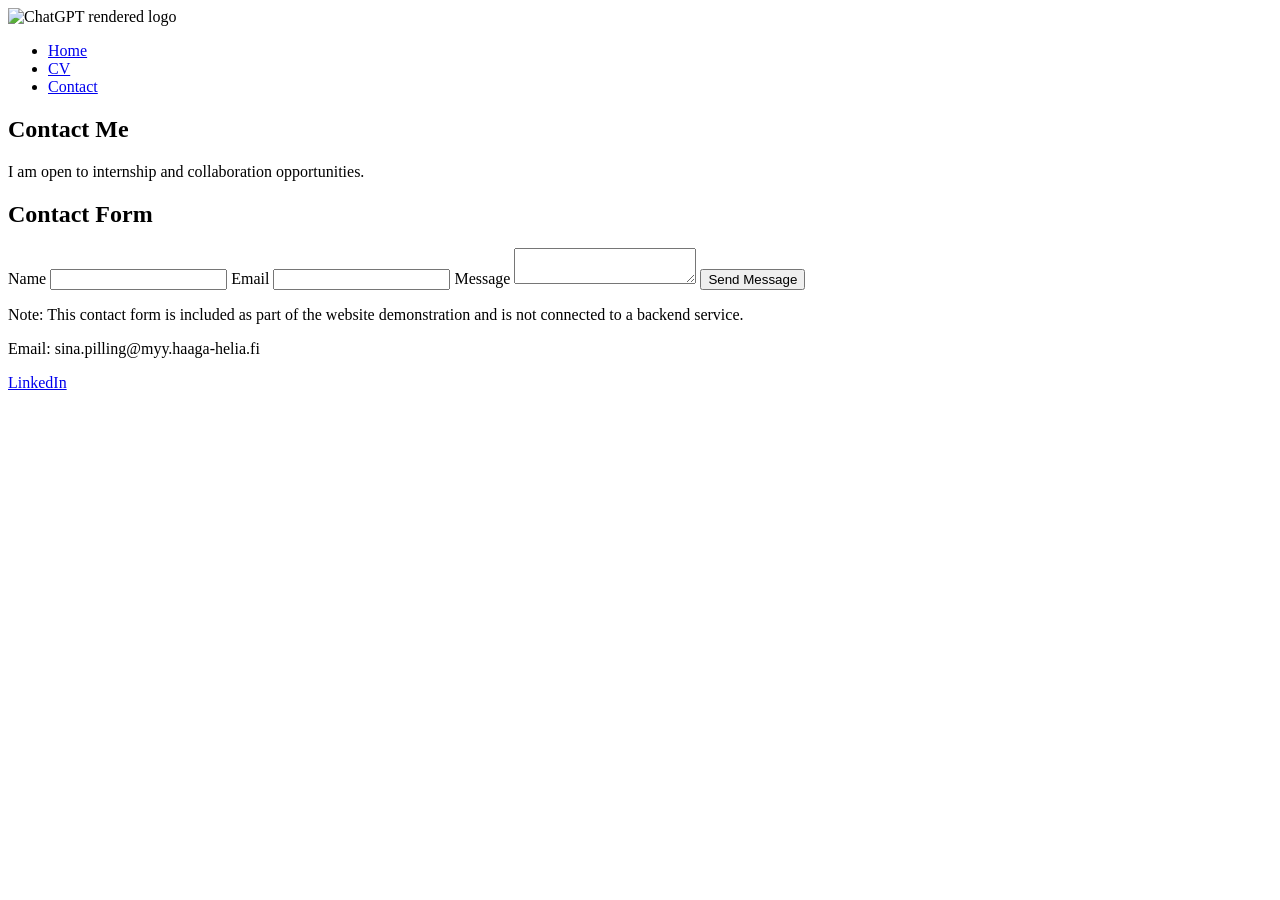
==== contact.html @ 250bfa5e "Add files via upload" ====
<!DOCTYPE html>
<html lang="en">
<head>
<meta charset="UTF-8">
<title>Contact | Sina Pilling</title>
<link rel="stylesheet" href="style.css">
</head>

<body>

    <header>

        <nav class="navbar">

            <img src="images/logo.jpg" alt="ChatGPT rendered logo" width="90" height="90">

            <ul class="nav-links">
                <li><a href="index.html">Home</a></li>
                <li><a href="curriculum.html">CV</a></li>
                <li><a href="contact.html">Contact</a></li>
            </ul>

        </nav>

    </header>


<main>

    <section>

        <h1>Contact Me</h1>

        <p>I am open to internship and collaboration opportunities.</p>

    </section>


    <section>

        <h2>Contact Form</h2>

        <form>

            <label for="name">Name</label>
            <input type="text" id="name" name="name" required>

            <label for="email">Email</label>
            <input type="email" id="email" name="email" required>

            <label for="message">Message</label>
            <textarea id="message" name="message" required></textarea>

            <button type="submit">Send Message</button>

        </form>

    </section>

    <p class="disclaimer"> Note: This contact form is included as part of the website demonstration 
    and is not connected to a backend service. </p>

</main>


 <footer>

        <p>Email: sina.pilling@myy.haaga-helia.fi</p>

        <p>
        <a href="https://www.linkedin.com/in/sina-pilling-0b8995253"> LinkedIn </a>
        </p>

    </footer>

</body>
</html>
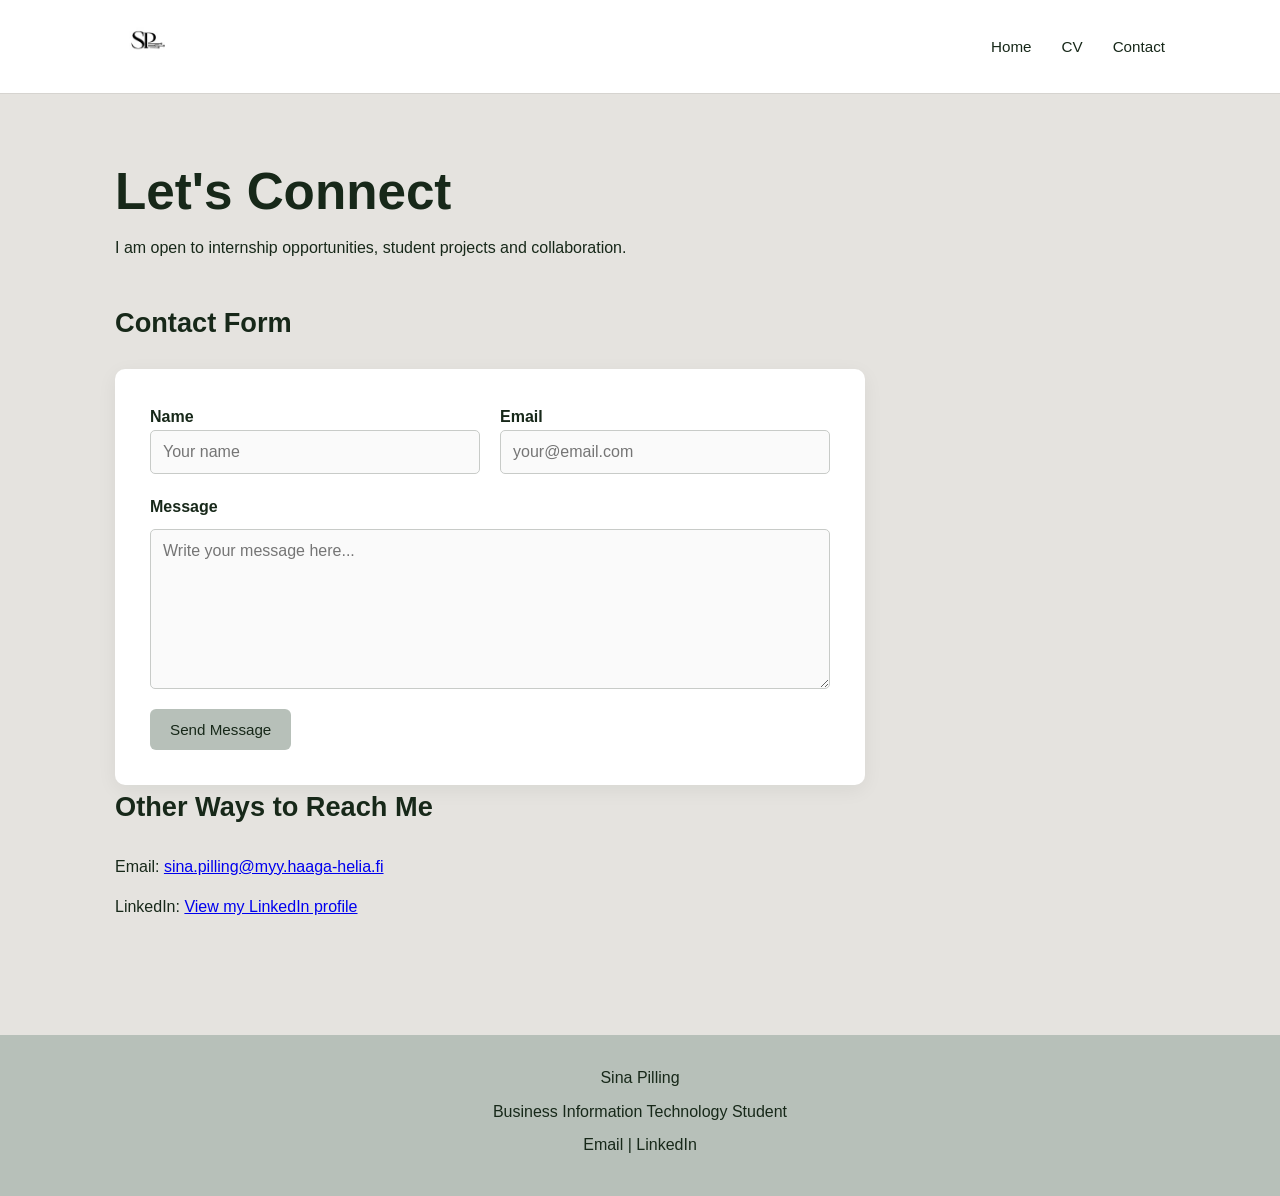
==== commit c616cc6f: "Update contact.html" ====
--- a/contact.html
+++ b/contact.html
@@ -1,9 +1,15 @@
 <!DOCTYPE html>
 <html lang="en">
+
 <head>
-<meta charset="UTF-8">
-<title>Contact | Sina Pilling</title>
-<link rel="stylesheet" href="style.css">
+
+    <meta charset="UTF-8">
+    <meta name="viewport" content="width=device-width, initial-scale=1.0">
+
+    <title>Contact | Sina Pilling</title>
+
+    <link rel="stylesheet" href="style.css">
+
 </head>
 
 <body>
@@ -12,12 +18,24 @@
 
         <nav class="navbar">
 
-            <img src="images/logo.jpg" alt="ChatGPT rendered logo" width="90" height="90">
+            <a href="index.html">
+                <img src="images/logo.jpg" alt="Sina Pilling logo">
+            </a>
 
             <ul class="nav-links">
-                <li><a href="index.html">Home</a></li>
-                <li><a href="curriculum.html">CV</a></li>
-                <li><a href="contact.html">Contact</a></li>
+
+                <li>
+                    <a href="index.html">Home</a>
+                </li>
+
+                <li>
+                    <a href="curriculum.html">CV</a>
+                </li>
+
+                <li>
+                    <a href="contact.html">Contact</a>
+                </li>
+
             </ul>
 
         </nav>
@@ -25,53 +43,126 @@
     </header>
 
 
-<main>
+    <main>
 
-    <section>
+        <section>
 
-        <h1>Contact Me</h1>
+            <h1>Let's Connect</h1>
 
-        <p>I am open to internship and collaboration opportunities.</p>
+            <p>
+                I am open to internship opportunities, student projects
+                and collaboration.
+            </p>
 
-    </section>
+        </section>
 
 
-    <section>
+        <section>
 
-        <h2>Contact Form</h2>
+            <h2>Contact Form</h2>
 
-        <form>
+            <form>
 
-            <label for="name">Name</label>
-            <input type="text" id="name" name="name" required>
+                <div>
 
-            <label for="email">Email</label>
-            <input type="email" id="email" name="email" required>
+                    <label for="name">Name</label>
 
-            <label for="message">Message</label>
-            <textarea id="message" name="message" required></textarea>
+                    <input
+                        type="text"
+                        id="name"
+                        name="name"
+                        placeholder="Your name"
+                        required
+                    >
 
-            <button type="submit">Send Message</button>
-
-        </form>
-
-    </section>
-
-    <p class="disclaimer"> Note: This contact form is included as part of the website demonstration 
-    and is not connected to a backend service. </p>
-
-</main>
+                </div>
 
 
- <footer>
+                <div>
 
-        <p>Email: sina.pilling@myy.haaga-helia.fi</p>
+                    <label for="email">Email</label>
+
+                    <input
+                        type="email"
+                        id="email"
+                        name="email"
+                        placeholder="your@email.com"
+                        required
+                    >
+
+                </div>
+
+
+                <label for="message">Message</label>
+
+                <textarea
+                    id="message"
+                    name="message"
+                    placeholder="Write your message here..."
+                    required
+                ></textarea>
+
+
+                <button type="submit">
+                    Send Message
+                </button>
+
+            </form>
+
+        </section>
+
+
+        <section>
+
+            <h2>Other Ways to Reach Me</h2>
+
+            <p>
+                Email:
+                <a href="mailto:sina.pilling@myy.haaga-helia.fi">
+                    sina.pilling@myy.haaga-helia.fi
+                </a>
+            </p>
+
+            <p>
+                LinkedIn:
+                <a
+                    href="https://www.linkedin.com/in/sina-pilling-0b8995253"
+                    target="_blank"
+                    rel="noopener noreferrer"
+                >
+                    View my LinkedIn profile
+                </a>
+            </p>
+
+        </section>
+
+    </main>
+
+
+    <footer>
+
+        <p>Sina Pilling</p>
 
         <p>
-        <a href="https://www.linkedin.com/in/sina-pilling-0b8995253"> LinkedIn </a>
+            Business Information Technology Student
+        </p>
+
+        <p>
+            <a href="mailto:sina.pilling@myy.haaga-helia.fi">
+                Email
+            </a>
+            |
+            <a
+                href="https://www.linkedin.com/in/sina-pilling-0b8995253"
+                target="_blank"
+                rel="noopener noreferrer"
+            >
+                LinkedIn
+            </a>
         </p>
 
     </footer>
 
 </body>
-</html>+
+</html>
--- a/style.css
+++ b/style.css
@@ -0,0 +1,630 @@
+/* =========================
+   GENERAL STYLES
+   ========================= */
+
+* {
+    box-sizing: border-box;
+    margin: 0;
+    padding: 0;
+}
+
+html {
+    scroll-behavior: smooth;
+}
+
+body {
+    font-family: Arial, Helvetica, sans-serif;
+    background-color: #e5e3df;
+    color: #172819;
+    line-height: 1.6;
+}
+
+/* =========================
+   HEADER & NAVIGATION
+   ========================= */
+
+header {
+    background-color: #ffffff;
+    border-bottom: 1px solid #d6d4d0;
+    position: sticky;
+    top: 0;
+    z-index: 1000;
+}
+
+.navbar {
+    max-width: 1100px;
+    margin: 0 auto;
+    min-height: 80px;
+    padding: 10px 25px;
+
+    display: flex;
+    align-items: center;
+    justify-content: space-between;
+}
+
+.navbar img {
+    width: 65px;
+    height: 65px;
+    object-fit: contain;
+}
+
+.nav-links {
+    list-style: none;
+
+    display: flex;
+    gap: 30px;
+}
+
+.nav-links a {
+    position: relative;
+
+    text-decoration: none;
+    color: #172819;
+    font-size: 0.95rem;
+
+    padding: 8px 0;
+
+    transition: color 0.3s ease;
+}
+
+.nav-links a::after {
+    content: "";
+
+    position: absolute;
+    left: 0;
+    bottom: 0;
+
+    width: 0;
+    height: 2px;
+
+    background-color: #917954;
+
+    transition: width 0.3s ease;
+}
+
+.nav-links a:hover {
+    color: #917954;
+}
+
+.nav-links a:hover::after {
+    width: 100%;
+}
+
+/* =========================
+   MAIN CONTENT
+   ========================= */
+
+main {
+    max-width: 1100px;
+    margin: 0 auto;
+    padding: 70px 25px;
+}
+
+/* =========================
+   HEADINGS
+   ========================= */
+
+h1 {
+    font-size: clamp(2rem, 5vw, 3.2rem);
+    line-height: 1.1;
+    margin-bottom: 15px;
+}
+
+h2 {
+    font-size: 1.7rem;
+    margin-bottom: 25px;
+}
+
+h3 {
+    font-size: 1.15rem;
+    margin-bottom: 10px;
+}
+
+p {
+    margin-bottom: 15px;
+}
+
+/* =========================
+   BUTTONS
+   ========================= */
+
+.button,
+button {
+    display: inline-block;
+
+    background-color: #b7c0b9;
+    color: #172819;
+
+    border: none;
+    border-radius: 6px;
+
+    padding: 12px 20px;
+
+    font-size: 0.95rem;
+    text-decoration: none;
+    cursor: pointer;
+
+    transition:
+        background-color 0.3s ease,
+        transform 0.3s ease,
+        box-shadow 0.3s ease;
+}
+
+.button:hover,
+button:hover {
+    background-color: #a5b0a8;
+    transform: translateY(-2px);
+    box-shadow: 0 5px 12px rgba(23, 40, 25, 0.12);
+}
+
+/* =========================
+   HOME PAGE - HERO
+   ========================= */
+
+.hero {
+    min-height: 500px;
+
+    display: grid;
+    grid-template-columns: 1.3fr 0.7fr;
+    align-items: center;
+    gap: 70px;
+
+    padding: 30px 0 70px;
+}
+
+.hero-text h1 {
+    margin-bottom: 10px;
+}
+
+.hero-text h2 {
+    color: #65766d;
+    font-size: 1.35rem;
+    font-weight: 600;
+    margin-bottom: 25px;
+}
+
+.hero-text p {
+    max-width: 650px;
+    color: #38483e;
+    margin-bottom: 30px;
+}
+
+.hero-image {
+    display: flex;
+    justify-content: center;
+}
+
+.hero-image img {
+    width: 290px;
+    height: 350px;
+
+    object-fit: cover;
+
+    border-radius: 12px;
+
+    box-shadow: 0 12px 30px rgba(23, 40, 25, 0.15);
+}
+
+/* =========================
+   SKILLS
+   ========================= */
+
+.skills {
+    padding: 50px 0;
+}
+
+.skills > h2 {
+    text-align: center;
+}
+
+.skills-list {
+    list-style: none;
+
+    display: grid;
+    grid-template-columns: repeat(3, 1fr);
+    gap: 25px;
+}
+
+.skills-list li {
+    background-color: #ffffff;
+
+    min-height: 230px;
+
+    padding: 30px 25px;
+
+    border-radius: 10px;
+
+    text-align: center;
+
+    box-shadow: 0 5px 20px rgba(23, 40, 25, 0.06);
+
+    transition:
+        transform 0.3s ease,
+        box-shadow 0.3s ease;
+}
+
+.skills-list li:hover {
+    transform: translateY(-6px);
+    box-shadow: 0 12px 25px rgba(23, 40, 25, 0.12);
+}
+
+.skills-list img {
+    width: 55px;
+    height: 55px;
+
+    object-fit: contain;
+
+    margin-bottom: 15px;
+}
+
+.skills-list h3 {
+    margin-bottom: 10px;
+}
+
+.skills-list p {
+    color: #59665e;
+    font-size: 0.95rem;
+}
+
+/* =========================
+   ABOUT SECTION
+   ========================= */
+
+.about {
+    background-color: #ffffff;
+
+    padding: 40px;
+
+    border-radius: 10px;
+
+    margin-top: 30px;
+
+    box-shadow: 0 5px 20px rgba(23, 40, 25, 0.06);
+}
+
+.about p {
+    max-width: 850px;
+    color: #38483e;
+}
+
+/* =========================
+   CV PAGE
+   ========================= */
+
+.cv-header {
+    margin-bottom: 45px;
+}
+
+.cv-header p {
+    max-width: 700px;
+    color: #4c5a51;
+}
+
+.grad-image {
+    float: right;
+
+    margin-left: 50px;
+    margin-bottom: 30px;
+}
+
+.grad-image img {
+    width: 230px;
+    height: 300px;
+
+    object-fit: cover;
+
+    border-radius: 10px;
+
+    box-shadow: 0 10px 25px rgba(23, 40, 25, 0.12);
+}
+
+/* Education */
+
+.education {
+    clear: both;
+    margin-bottom: 55px;
+}
+
+.education table {
+    width: 100%;
+    border-collapse: collapse;
+
+    background-color: #ffffff;
+
+    border-radius: 10px;
+    overflow: hidden;
+
+    box-shadow: 0 5px 20px rgba(23, 40, 25, 0.06);
+}
+
+.education th {
+    background-color: #b7c0b9;
+
+    text-align: left;
+
+    padding: 17px;
+}
+
+.education td {
+    padding: 17px;
+
+    border-bottom: 1px solid #e0dfdc;
+}
+
+.education tr:last-child td {
+    border-bottom: none;
+}
+
+.education tr:hover {
+    background-color: #f6f5f3;
+}
+
+/* Experience */
+
+.experience {
+    margin-bottom: 50px;
+}
+
+.experience article {
+    background-color: #ffffff;
+
+    padding: 25px 30px;
+
+    margin-bottom: 20px;
+
+    border-left: 4px solid #917954;
+    border-radius: 0 8px 8px 0;
+
+    box-shadow: 0 4px 15px rgba(23, 40, 25, 0.05);
+}
+
+.experience article h3 {
+    color: #172819;
+}
+
+.experience article p {
+    color: #4c5a51;
+}
+
+.experience article ul {
+    padding-left: 20px;
+}
+
+/* CV skills */
+
+.skills ul,
+.languages ul {
+    padding-left: 20px;
+}
+
+.skills,
+.languages {
+    margin-bottom: 40px;
+}
+
+.skills li,
+.languages li {
+    margin-bottom: 8px;
+}
+
+/* Download CV */
+
+main > section:has(.button) {
+    margin-top: 35px;
+}
+
+.disclaimer {
+    color: #78827c;
+    font-size: 0.85rem;
+    font-style: italic;
+    margin-top: 15px;
+}
+
+/* =========================
+   CONTACT PAGE
+   ========================= */
+
+main > section:first-child {
+    margin-bottom: 40px;
+}
+
+form {
+    max-width: 750px;
+
+    background-color: #ffffff;
+
+    padding: 35px;
+
+    border-radius: 10px;
+
+    box-shadow: 0 5px 20px rgba(23, 40, 25, 0.06);
+
+    display: grid;
+    grid-template-columns: 1fr 1fr;
+    gap: 10px 20px;
+}
+
+form label {
+    font-weight: 600;
+    margin-top: 10px;
+}
+
+form input,
+form textarea {
+    width: 100%;
+
+    border: 1px solid #c8cbc8;
+    border-radius: 5px;
+
+    padding: 12px;
+
+    font-family: inherit;
+    font-size: 1rem;
+
+    background-color: #fafafa;
+
+    transition:
+        border-color 0.3s ease,
+        box-shadow 0.3s ease;
+}
+
+form input:focus,
+form textarea:focus {
+    outline: none;
+
+    border-color: #917954;
+
+    box-shadow: 0 0 0 3px rgba(145, 121, 84, 0.12);
+}
+
+form textarea {
+    min-height: 160px;
+    resize: vertical;
+
+    grid-column: 1 / -1;
+}
+
+form button {
+    justify-self: start;
+    margin-top: 10px;
+}
+
+/* =========================
+   FOOTER
+   ========================= */
+
+footer {
+    background-color: #b7c0b9;
+
+    text-align: center;
+
+    padding: 30px 20px;
+
+    margin-top: 30px;
+}
+
+footer p {
+    margin-bottom: 8px;
+}
+
+footer a {
+    color: #172819;
+    text-decoration: none;
+}
+
+footer a:hover {
+    text-decoration: underline;
+}
+
+/* =========================
+   RESPONSIVE DESIGN
+   ========================= */
+
+@media (max-width: 800px) {
+
+    .navbar {
+        padding: 10px 20px;
+    }
+
+    .nav-links {
+        gap: 18px;
+    }
+
+    main {
+        padding: 50px 20px;
+    }
+
+    .hero {
+        grid-template-columns: 1fr;
+        text-align: center;
+        gap: 35px;
+    }
+
+    .hero-text p {
+        margin-left: auto;
+        margin-right: auto;
+    }
+
+    .hero-image {
+        order: -1;
+    }
+
+    .hero-image img {
+        width: 220px;
+        height: 270px;
+    }
+
+    .skills-list {
+        grid-template-columns: 1fr;
+    }
+
+    .grad-image {
+        float: none;
+        margin: 0 0 30px;
+        text-align: center;
+    }
+
+    .grad-image img {
+        width: 200px;
+        height: 260px;
+    }
+
+    .education {
+        overflow-x: auto;
+    }
+
+    .education table {
+        min-width: 650px;
+    }
+
+    form {
+        grid-template-columns: 1fr;
+    }
+
+    form textarea {
+        grid-column: auto;
+    }
+}
+
+@media (max-width: 500px) {
+
+    .navbar {
+        flex-direction: column;
+        gap: 5px;
+        padding-bottom: 15px;
+    }
+
+    .navbar img {
+        width: 55px;
+        height: 55px;
+    }
+
+    .nav-links {
+        gap: 20px;
+    }
+
+    main {
+        padding: 40px 15px;
+    }
+
+    .hero {
+        padding-top: 20px;
+    }
+
+    .hero-image img {
+        width: 190px;
+        height: 235px;
+    }
+
+    .about {
+        padding: 25px;
+    }
+
+    .experience article {
+        padding: 20px;
+    }
+
+    form {
+        padding: 25px 20px;
+    }
+}
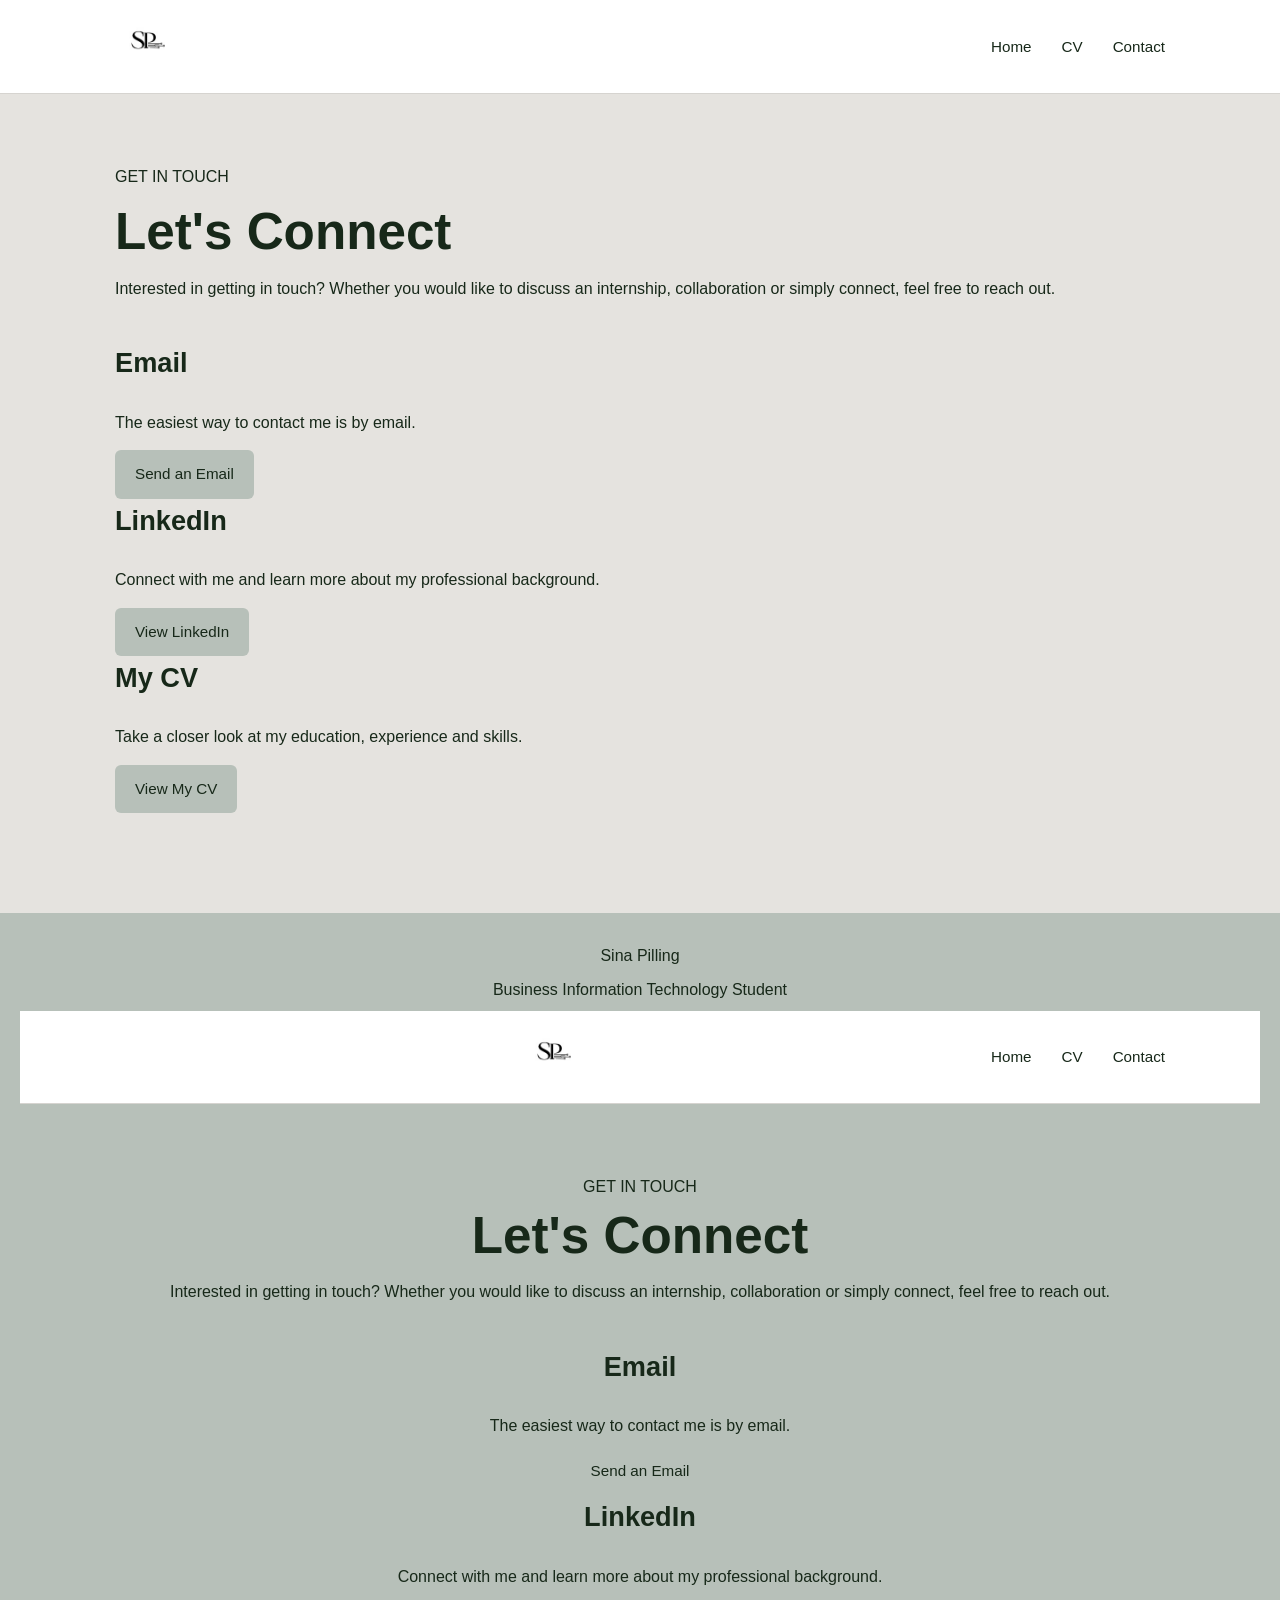
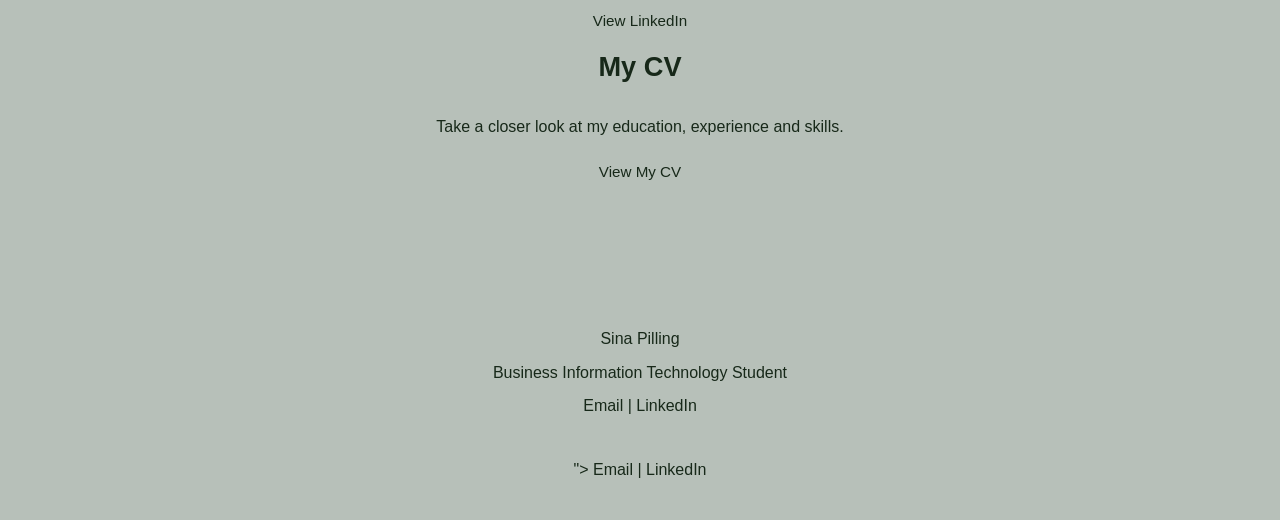
==== commit efe0e5bc: "Update contact.html" ====
--- a/contact.html
+++ b/contact.html
@@ -45,94 +45,78 @@
 
     <main>
 
-        <section>
+        <section class="contact-intro">
+
+            <p>GET IN TOUCH</p>
 
             <h1>Let's Connect</h1>
 
             <p>
-                I am open to internship opportunities, student projects
-                and collaboration.
+                Interested in getting in touch? Whether you would like to
+                discuss an internship, collaboration or simply connect,
+                feel free to reach out.
             </p>
 
         </section>
 
 
-        <section>
-
-            <h2>Contact Form</h2>
-
-            <form>
-
-                <div>
-
-                    <label for="name">Name</label>
-
-                    <input
-                        type="text"
-                        id="name"
-                        name="name"
-                        placeholder="Your name"
-                        required
-                    >
-
-                </div>
-
-
-                <div>
-
-                    <label for="email">Email</label>
-
-                    <input
-                        type="email"
-                        id="email"
-                        name="email"
-                        placeholder="your@email.com"
-                        required
-                    >
-
-                </div>
-
-
-                <label for="message">Message</label>
-
-                <textarea
-                    id="message"
-                    name="message"
-                    placeholder="Write your message here..."
-                    required
-                ></textarea>
-
-
-                <button type="submit">
-                    Send Message
-                </button>
-
-            </form>
-
-        </section>
-
-
-        <section>
-
-            <h2>Other Ways to Reach Me</h2>
-
-            <p>
-                Email:
-                <a href="mailto:sina.pilling@myy.haaga-helia.fi">
-                    sina.pilling@myy.haaga-helia.fi
-                </a>
-            </p>
-
-            <p>
-                LinkedIn:
-                <a
+        <section class="contact-options">
+
+            <article class="contact-card">
+
+                <h2>Email</h2>
+
+                <p>
+                    The easiest way to contact me is by email.
+                </p>
+
+                <a
+                    class="button"
+                    href="mailto:sina.pilling@myy.haaga-helia.fi"
+                >
+                    Send an Email
+                </a>
+
+            </article>
+
+
+            <article class="contact-card">
+
+                <h2>LinkedIn</h2>
+
+                <p>
+                    Connect with me and learn more about my professional
+                    background.
+                </p>
+
+                <a
+                    class="button"
                     href="https://www.linkedin.com/in/sina-pilling-0b8995253"
                     target="_blank"
                     rel="noopener noreferrer"
                 >
-                    View my LinkedIn profile
-                </a>
-            </p>
+                    View LinkedIn
+                </a>
+
+            </article>
+
+
+            <article class="contact-card">
+
+                <h2>My CV</h2>
+
+                <p>
+                    Take a closer look at my education, experience and skills.
+                </p>
+
+                <a
+                    class="button"
+                    href="curriculum.html"
+                >
+                    View My CV
+                </a>
+
+            </article>
 
         </section>
 
@@ -148,10 +132,148 @@
         </p>
 
         <p>
-            <a href="mailto:sina.pilling@myy.haaga-helia.fi">
+
+            <a href="mailto:<!DOCTYPE html>
+<html lang="en">
+
+<head>
+
+    <meta charset="UTF-8">
+    <meta name="viewport" content="width=device-width, initial-scale=1.0">
+
+    <title>Contact | Sina Pilling</title>
+
+    <link rel="stylesheet" href="style.css">
+
+</head>
+
+<body>
+
+    <header>
+
+        <nav class="navbar">
+
+            <a href="index.html">
+                <img src="images/logo.jpg" alt="Sina Pilling logo">
+            </a>
+
+            <ul class="nav-links">
+
+                <li>
+                    <a href="index.html">Home</a>
+                </li>
+
+                <li>
+                    <a href="curriculum.html">CV</a>
+                </li>
+
+                <li>
+                    <a href="contact.html">Contact</a>
+                </li>
+
+            </ul>
+
+        </nav>
+
+    </header>
+
+
+    <main>
+
+        <section class="contact-intro">
+
+            <p>GET IN TOUCH</p>
+
+            <h1>Let's Connect</h1>
+
+            <p>
+                Interested in getting in touch? Whether you would like to
+                discuss an internship, collaboration or simply connect,
+                feel free to reach out.
+            </p>
+
+        </section>
+
+
+        <section class="contact-options">
+
+            <article class="contact-card">
+
+                <h2>Email</h2>
+
+                <p>
+                    The easiest way to contact me is by email.
+                </p>
+
+                <a
+                    class="button"
+                    href="mailto:sinapilling15@gmail.com"
+                >
+                    Send an Email
+                </a>
+
+            </article>
+
+
+            <article class="contact-card">
+
+                <h2>LinkedIn</h2>
+
+                <p>
+                    Connect with me and learn more about my professional
+                    background.
+                </p>
+
+                <a
+                    class="button"
+                    href="https://www.linkedin.com/in/sina-pilling-0b8995253"
+                    target="_blank"
+                    rel="noopener noreferrer"
+                >
+                    View LinkedIn
+                </a>
+
+            </article>
+
+
+            <article class="contact-card">
+
+                <h2>My CV</h2>
+
+                <p>
+                    Take a closer look at my education, experience and skills.
+                </p>
+
+                <a
+                    class="button"
+                    href="curriculum.html"
+                >
+                    View My CV
+                </a>
+
+            </article>
+
+        </section>
+
+    </main>
+
+
+    <footer>
+
+        <p>Sina Pilling</p>
+
+        <p>
+            Business Information Technology Student
+        </p>
+
+        <p>
+
+            <a href="mailto:sinapilling15@gmail.com">
                 Email
             </a>
+
             |
+
             <a
                 href="https://www.linkedin.com/in/sina-pilling-0b8995253"
                 target="_blank"
@@ -159,10 +281,31 @@
             >
                 LinkedIn
             </a>
+
         </p>
 
     </footer>
 
 </body>
 
+</html>">
+                Email
+            </a>
+
+            |
+
+            <a
+                href="https://www.linkedin.com/in/sina-pilling-0b8995253"
+                target="_blank"
+                rel="noopener noreferrer"
+            >
+                LinkedIn
+            </a>
+
+        </p>
+
+    </footer>
+
+</body>
+
 </html>
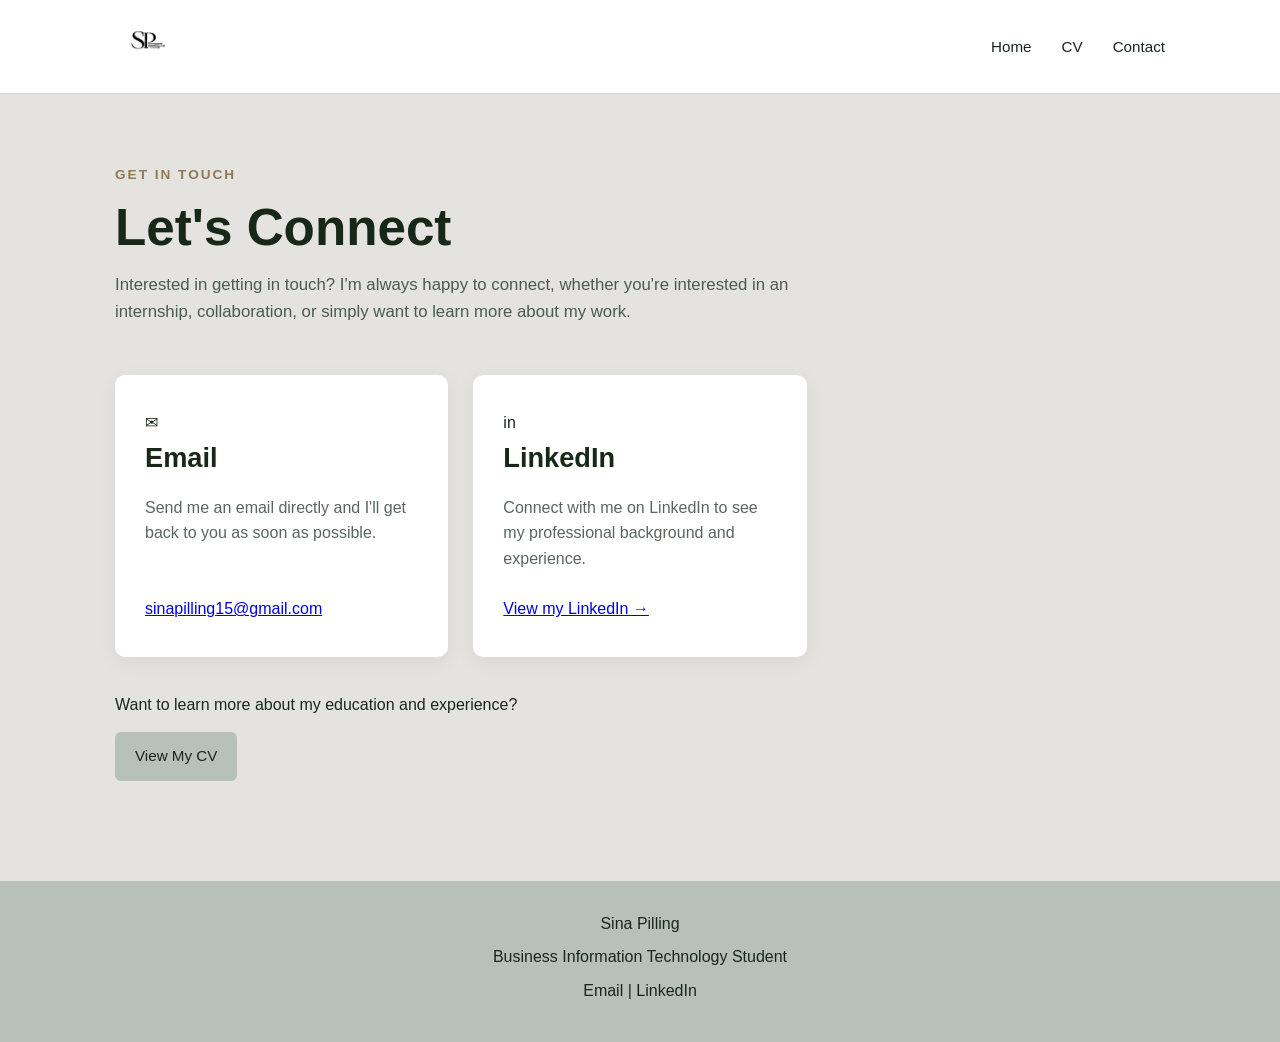
==== commit facc4255: "Update contact.html" ====
--- a/contact.html
+++ b/contact.html
@@ -47,14 +47,14 @@
 
         <section class="contact-intro">
 
-            <p>GET IN TOUCH</p>
+            <p class="section-label">GET IN TOUCH</p>
 
             <h1>Let's Connect</h1>
 
             <p>
-                Interested in getting in touch? Whether you would like to
-                discuss an internship, collaboration or simply connect,
-                feel free to reach out.
+                Interested in getting in touch? I'm always happy to connect,
+                whether you're interested in an internship, collaboration,
+                or simply want to learn more about my work.
             </p>
 
         </section>
@@ -64,17 +64,20 @@
 
             <article class="contact-card">
 
+                <div class="contact-icon">✉</div>
+
                 <h2>Email</h2>
 
                 <p>
-                    The easiest way to contact me is by email.
+                    Send me an email directly and I'll get back to you
+                    as soon as possible.
                 </p>
 
                 <a
-                    class="button"
-                    href="mailto:sina.pilling@myy.haaga-helia.fi"
+                    class="contact-link"
+                    href="mailto:sinapilling15@gmail.com"
                 >
-                    Send an Email
+                    sinapilling15@gmail.com
                 </a>
 
             </article>
@@ -82,176 +85,38 @@
 
             <article class="contact-card">
 
+                <div class="contact-icon">in</div>
+
                 <h2>LinkedIn</h2>
 
                 <p>
-                    Connect with me and learn more about my professional
-                    background.
+                    Connect with me on LinkedIn to see my professional
+                    background and experience.
                 </p>
 
                 <a
-                    class="button"
+                    class="contact-link"
                     href="https://www.linkedin.com/in/sina-pilling-0b8995253"
                     target="_blank"
                     rel="noopener noreferrer"
                 >
-                    View LinkedIn
-                </a>
-
-            </article>
-
-
-            <article class="contact-card">
-
-                <h2>My CV</h2>
-
-                <p>
-                    Take a closer look at my education, experience and skills.
-                </p>
-
-                <a
-                    class="button"
-                    href="curriculum.html"
-                >
-                    View My CV
+                    View my LinkedIn →
                 </a>
 
             </article>
 
         </section>
 
-    </main>
 
-
-    <footer>
-
-        <p>Sina Pilling</p>
-
-        <p>
-            Business Information Technology Student
-        </p>
-
-        <p>
-
-            <a href="mailto:<!DOCTYPE html>
-<html lang="en">
-
-<head>
-
-    <meta charset="UTF-8">
-    <meta name="viewport" content="width=device-width, initial-scale=1.0">
-
-    <title>Contact | Sina Pilling</title>
-
-    <link rel="stylesheet" href="style.css">
-
-</head>
-
-<body>
-
-    <header>
-
-        <nav class="navbar">
-
-            <a href="index.html">
-                <img src="images/logo.jpg" alt="Sina Pilling logo">
-            </a>
-
-            <ul class="nav-links">
-
-                <li>
-                    <a href="index.html">Home</a>
-                </li>
-
-                <li>
-                    <a href="curriculum.html">CV</a>
-                </li>
-
-                <li>
-                    <a href="contact.html">Contact</a>
-                </li>
-
-            </ul>
-
-        </nav>
-
-    </header>
-
-
-    <main>
-
-        <section class="contact-intro">
-
-            <p>GET IN TOUCH</p>
-
-            <h1>Let's Connect</h1>
+        <section class="contact-cv">
 
             <p>
-                Interested in getting in touch? Whether you would like to
-                discuss an internship, collaboration or simply connect,
-                feel free to reach out.
+                Want to learn more about my education and experience?
             </p>
 
-        </section>
-
-
-        <section class="contact-options">
-
-            <article class="contact-card">
-
-                <h2>Email</h2>
-
-                <p>
-                    The easiest way to contact me is by email.
-                </p>
-
-                <a
-                    class="button"
-                    href="mailto:sinapilling15@gmail.com"
-                >
-                    Send an Email
-                </a>
-
-            </article>
-
-
-            <article class="contact-card">
-
-                <h2>LinkedIn</h2>
-
-                <p>
-                    Connect with me and learn more about my professional
-                    background.
-                </p>
-
-                <a
-                    class="button"
-                    href="https://www.linkedin.com/in/sina-pilling-0b8995253"
-                    target="_blank"
-                    rel="noopener noreferrer"
-                >
-                    View LinkedIn
-                </a>
-
-            </article>
-
-
-            <article class="contact-card">
-
-                <h2>My CV</h2>
-
-                <p>
-                    Take a closer look at my education, experience and skills.
-                </p>
-
-                <a
-                    class="button"
-                    href="curriculum.html"
-                >
-                    View My CV
-                </a>
-
-            </article>
+            <a href="curriculum.html" class="button">
+                View My CV
+            </a>
 
         </section>
 
@@ -288,24 +153,4 @@
 
 </body>
 
-</html>">
-                Email
-            </a>
-
-            |
-
-            <a
-                href="https://www.linkedin.com/in/sina-pilling-0b8995253"
-                target="_blank"
-                rel="noopener noreferrer"
-            >
-                LinkedIn
-            </a>
-
-        </p>
-
-    </footer>
-
-</body>
-
 </html>
--- a/style.css
+++ b/style.css
@@ -1,6 +1,4 @@
-/* =========================
-   GENERAL STYLES
-   ========================= */
+/* GENERAL STYLES */
 
 * {
     box-sizing: border-box;
@@ -19,9 +17,7 @@
     line-height: 1.6;
 }
 
-/* =========================
-   HEADER & NAVIGATION
-   ========================= */
+/* HEADER & NAVIGATION */
 
 header {
     background-color: #ffffff;
@@ -90,9 +86,7 @@
     width: 100%;
 }
 
-/* =========================
-   MAIN CONTENT
-   ========================= */
+/* MAIN CONTENT */
 
 main {
     max-width: 1100px;
@@ -100,9 +94,7 @@
     padding: 70px 25px;
 }
 
-/* =========================
-   HEADINGS
-   ========================= */
+/* HEADINGS */
 
 h1 {
     font-size: clamp(2rem, 5vw, 3.2rem);
@@ -124,9 +116,7 @@
     margin-bottom: 15px;
 }
 
-/* =========================
-   BUTTONS
-   ========================= */
+/* BUTTONS */
 
 .button,
 button {
@@ -157,9 +147,7 @@
     box-shadow: 0 5px 12px rgba(23, 40, 25, 0.12);
 }
 
-/* =========================
-   HOME PAGE - HERO
-   ========================= */
+/* HOME PAGE - HERO */
 
 .hero {
     min-height: 500px;
@@ -205,9 +193,7 @@
     box-shadow: 0 12px 30px rgba(23, 40, 25, 0.15);
 }
 
-/* =========================
-   SKILLS
-   ========================= */
+/* SKILLS */
 
 .skills {
     padding: 50px 0;
@@ -266,9 +252,7 @@
     font-size: 0.95rem;
 }
 
-/* =========================
-   ABOUT SECTION
-   ========================= */
+/* ABOUT SECTION */
 
 .about {
     background-color: #ffffff;
@@ -287,9 +271,7 @@
     color: #38483e;
 }
 
-/* =========================
-   CV PAGE
-   ========================= */
+/* CV PAGE */
 
 .cv-header {
     margin-bottom: 45px;
@@ -420,78 +402,74 @@
     margin-top: 15px;
 }
 
-/* =========================
-   CONTACT PAGE
-   ========================= */
-
-main > section:first-child {
-    margin-bottom: 40px;
-}
-
-form {
-    max-width: 750px;
-
+/* CONTACT PAGE */
+
+.contact-intro {
+    max-width: 700px;
+    margin-bottom: 50px;
+}
+
+.contact-intro > p:first-child {
+    color: #917954;
+    font-size: 0.85rem;
+    font-weight: bold;
+    letter-spacing: 2px;
+}
+
+.contact-intro p:last-child {
+    color: #4c5a51;
+    font-size: 1.05rem;
+}
+
+.contact-options {
+    display: grid;
+    grid-template-columns: repeat(3, 1fr);
+    gap: 25px;
+}
+
+.contact-card {
     background-color: #ffffff;
 
-    padding: 35px;
+    padding: 35px 30px;
 
     border-radius: 10px;
 
     box-shadow: 0 5px 20px rgba(23, 40, 25, 0.06);
 
-    display: grid;
-    grid-template-columns: 1fr 1fr;
-    gap: 10px 20px;
-}
-
-form label {
-    font-weight: 600;
-    margin-top: 10px;
-}
-
-form input,
-form textarea {
-    width: 100%;
-
-    border: 1px solid #c8cbc8;
-    border-radius: 5px;
-
-    padding: 12px;
-
-    font-family: inherit;
-    font-size: 1rem;
-
-    background-color: #fafafa;
+    display: flex;
+    flex-direction: column;
+    align-items: flex-start;
 
     transition:
-        border-color 0.3s ease,
+        transform 0.3s ease,
         box-shadow 0.3s ease;
 }
 
-form input:focus,
-form textarea:focus {
-    outline: none;
-
-    border-color: #917954;
-
-    box-shadow: 0 0 0 3px rgba(145, 121, 84, 0.12);
-}
-
-form textarea {
-    min-height: 160px;
-    resize: vertical;
-
-    grid-column: 1 / -1;
-}
-
-form button {
-    justify-self: start;
-    margin-top: 10px;
-}
-
-/* =========================
-   FOOTER
-   ========================= */
+.contact-card:hover {
+    transform: translateY(-6px);
+
+    box-shadow:
+        0 12px 25px rgba(23, 40, 25, 0.12);
+}
+
+.contact-card h2 {
+    margin-bottom: 15px;
+}
+
+.contact-card p {
+    color: #59665e;
+    margin-bottom: 25px;
+    flex-grow: 1;
+}
+
+@media (max-width: 800px) {
+
+    .contact-options {
+        grid-template-columns: 1fr;
+    }
+
+}
+/* FOOTER */
 
 footer {
     background-color: #b7c0b9;
@@ -516,9 +494,7 @@
     text-decoration: underline;
 }
 
-/* =========================
-   RESPONSIVE DESIGN
-   ========================= */
+/* RESPONSIVE DESIGN */
 
 @media (max-width: 800px) {
 
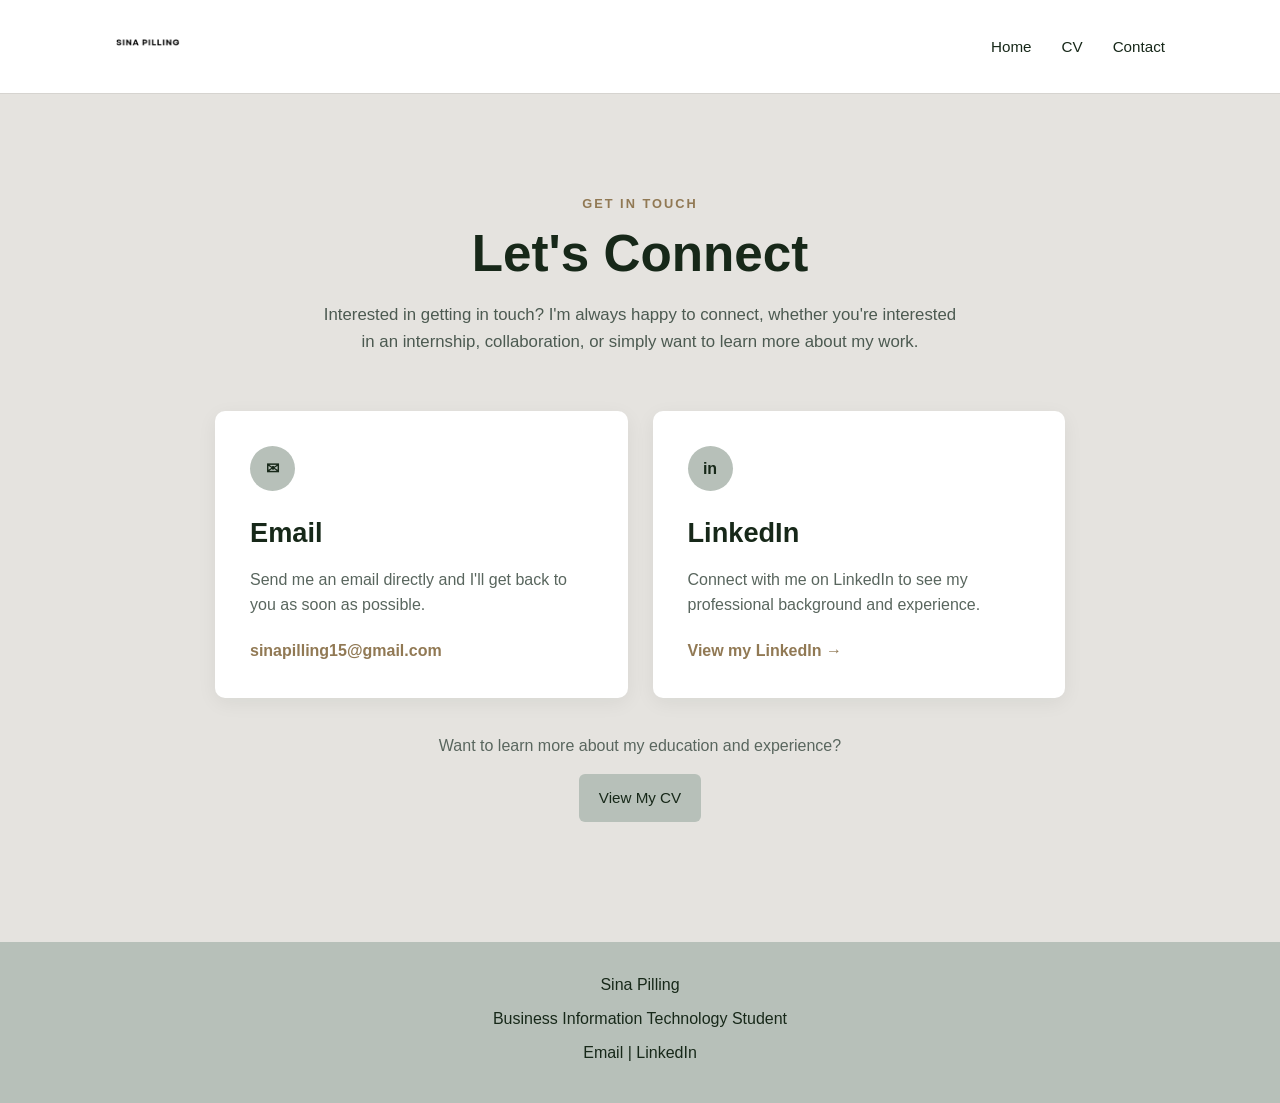
==== commit 07e8324d: "Update contact.html" ====
--- a/contact.html
+++ b/contact.html
@@ -19,7 +19,7 @@
         <nav class="navbar">
 
             <a href="index.html">
-                <img src="images/logo.jpg" alt="Sina Pilling logo">
+                <img src="images/logo.png" alt="Sina Pilling logo">
             </a>
 
             <ul class="nav-links">
--- a/style.css
+++ b/style.css
@@ -406,39 +406,49 @@
 
 .contact-intro {
     max-width: 700px;
-    margin-bottom: 50px;
-}
-
-.contact-intro > p:first-child {
+    margin: 30px auto 55px;
+    text-align: center;
+}
+
+.section-label {
     color: #917954;
-    font-size: 0.85rem;
+    font-size: 0.8rem;
     font-weight: bold;
     letter-spacing: 2px;
-}
-
-.contact-intro p:last-child {
+    margin-bottom: 12px;
+}
+
+.contact-intro h1 {
+    margin-bottom: 20px;
+}
+
+.contact-intro > p:last-child {
     color: #4c5a51;
     font-size: 1.05rem;
-}
+    max-width: 650px;
+    margin: 0 auto;
+}
+
+
+/* Contact cards */
 
 .contact-options {
+    max-width: 850px;
+    margin: 0 auto;
+
     display: grid;
-    grid-template-columns: repeat(3, 1fr);
+    grid-template-columns: repeat(2, 1fr);
     gap: 25px;
 }
 
 .contact-card {
     background-color: #ffffff;
 
-    padding: 35px 30px;
+    padding: 35px;
 
     border-radius: 10px;
 
     box-shadow: 0 5px 20px rgba(23, 40, 25, 0.06);
-
-    display: flex;
-    flex-direction: column;
-    align-items: flex-start;
 
     transition:
         transform 0.3s ease,
@@ -446,29 +456,89 @@
 }
 
 .contact-card:hover {
-    transform: translateY(-6px);
+    transform: translateY(-5px);
 
     box-shadow:
         0 12px 25px rgba(23, 40, 25, 0.12);
 }
 
+
+/* Contact icons */
+
+.contact-icon {
+    width: 45px;
+    height: 45px;
+
+    display: flex;
+    align-items: center;
+    justify-content: center;
+
+    margin-bottom: 20px;
+
+    background-color: #b7c0b9;
+    color: #172819;
+
+    border-radius: 50%;
+
+    font-weight: bold;
+    font-size: 1rem;
+}
+
 .contact-card h2 {
-    margin-bottom: 15px;
+    margin-bottom: 12px;
 }
 
 .contact-card p {
     color: #59665e;
-    margin-bottom: 25px;
-    flex-grow: 1;
-}
-
-@media (max-width: 800px) {
+    margin-bottom: 20px;
+}
+
+
+/* Contact links */
+
+.contact-link {
+    color: #917954;
+
+    font-weight: bold;
+
+    text-decoration: none;
+
+    transition: color 0.3s ease;
+}
+
+.contact-link:hover {
+    color: #172819;
+}
+
+
+/* CV link */
+
+.contact-cv {
+    text-align: center;
+
+    margin: 55px auto 20px;
+}
+
+.contact-cv p {
+    color: #59665e;
+    margin-bottom: 15px;
+}
+
+
+/* Contact page mobile layout */
+
+@media (max-width: 700px) {
 
     .contact-options {
         grid-template-columns: 1fr;
     }
 
-}
+    .contact-card {
+        padding: 30px;
+    }
+
+}
+
 /* FOOTER */
 
 footer {
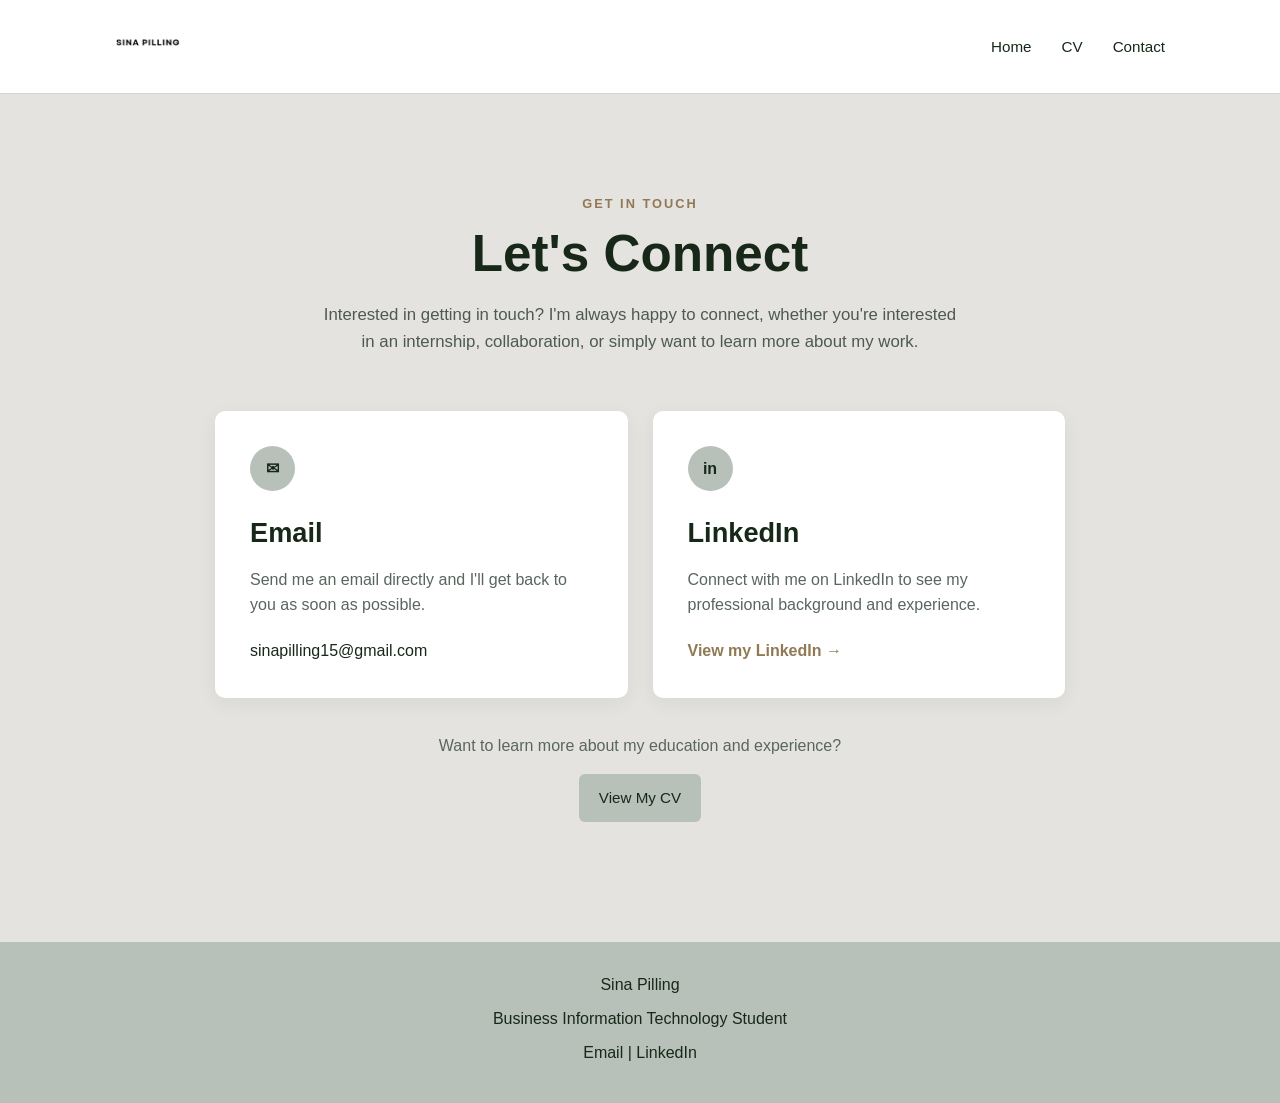
==== commit 19fb2b51: "Update contact.html" ====
--- a/contact.html
+++ b/contact.html
@@ -73,10 +73,7 @@
                     as soon as possible.
                 </p>
 
-                <a
-                    class="contact-link"
-                    href="mailto:sinapilling15@gmail.com"
-                >
+                <a>
                     sinapilling15@gmail.com
                 </a>
 
